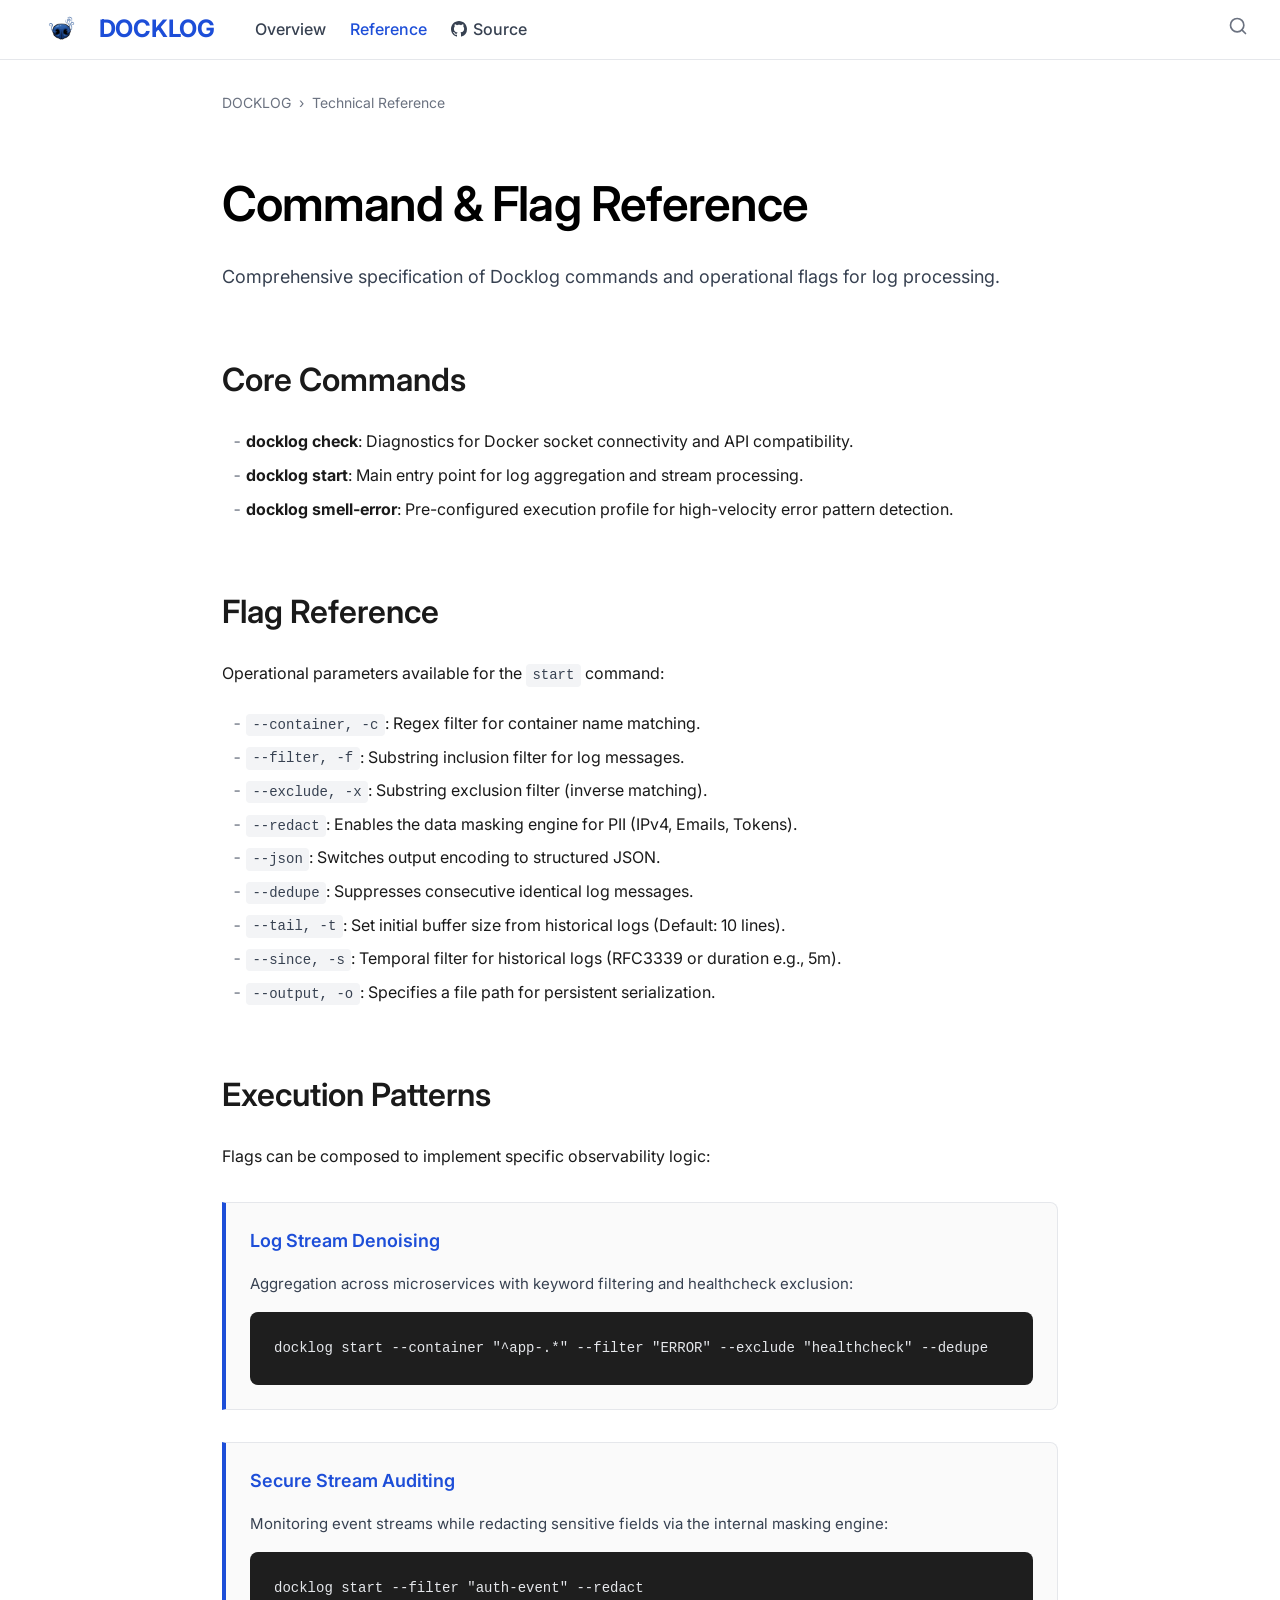
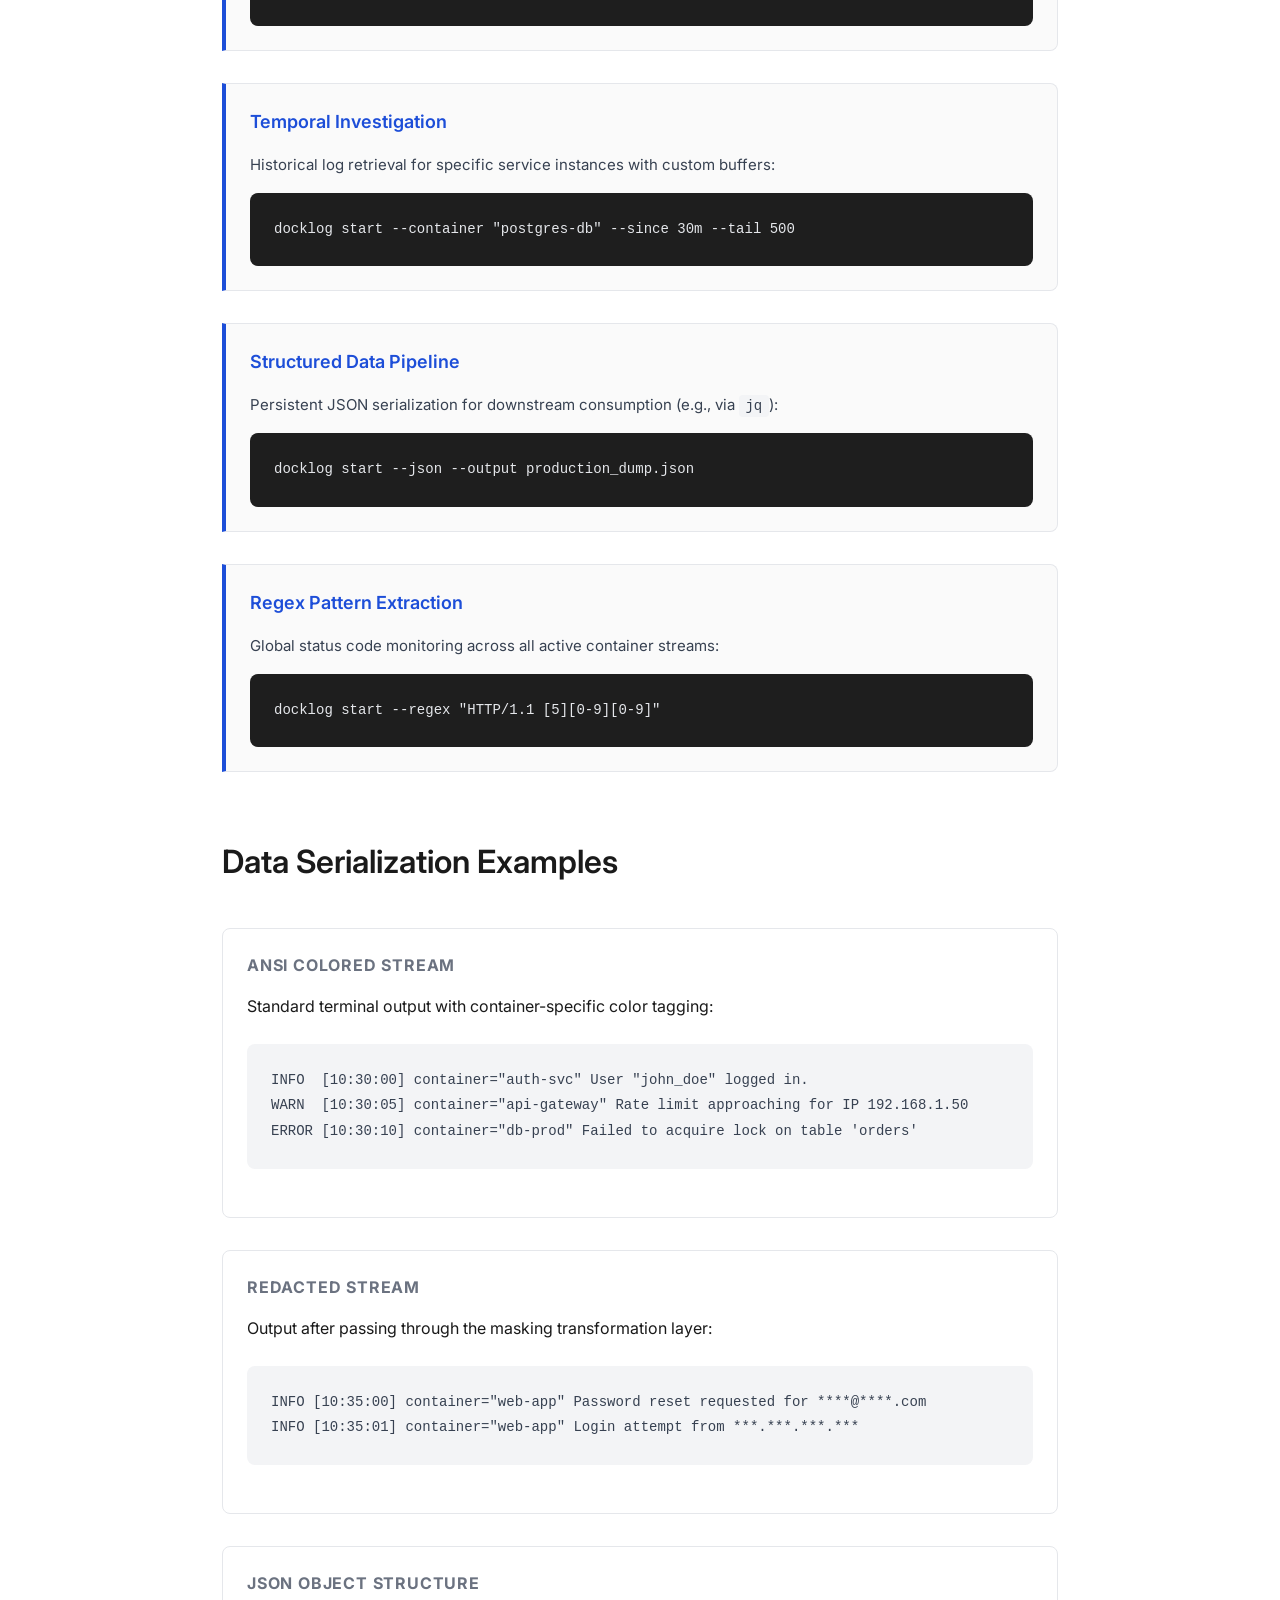
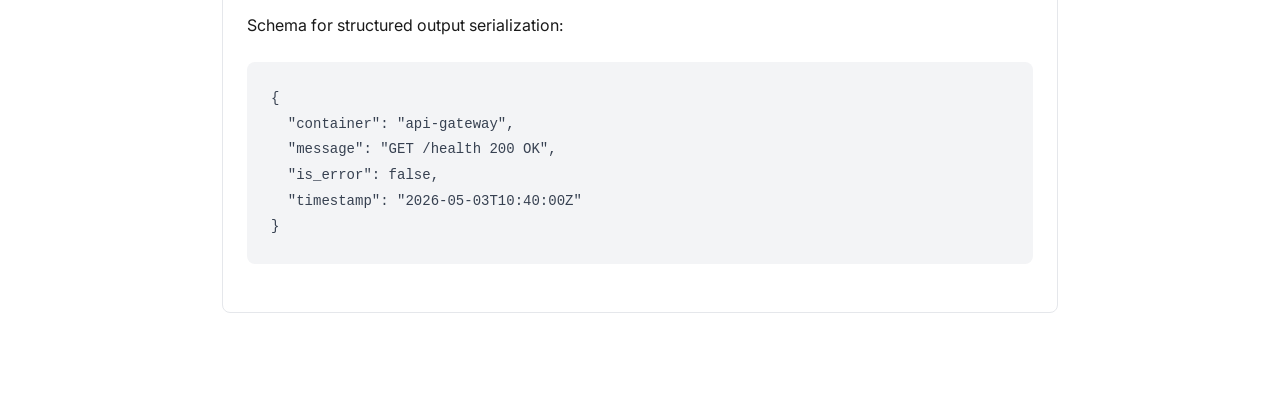
==== docs/commands.html @ 72f9acdd "docs: overview and reference pages added" ====
<!DOCTYPE html>
<html lang="en">
<head>
    <meta charset="UTF-8">
    <meta name="viewport" content="width=device-width, initial-scale=1.0">
    <title>Technical Reference | Docklog Documentation</title>
    <link rel="stylesheet" href="style.css">
    <link rel="preconnect" href="https://fonts.googleapis.com">
    <link rel="preconnect" href="https://fonts.gstatic.com" crossorigin>
    <link href="https://fonts.googleapis.com/css2?family=Inter:wght@400;500;600;700&display=swap" rel="stylesheet">
</head>
<body>
    <header class="top-nav">
        <div class="nav-left">
            <a href="index.html" class="logo">
                <img src="docklog.png" alt="Docklog Logo" class="logo-img">
                DOCKLOG
            </a>
            <nav class="nav-links">
                <a href="index.html">Overview</a>
                <a href="commands.html" class="active">Reference</a>
                <a href="https://github.com/doguhanniltextra/docklog">
                    <svg height="16" width="16" viewBox="0 0 16 16" fill="currentColor" style="vertical-align: middle;"><path d="M8 0C3.58 0 0 3.58 0 8c0 3.54 2.29 6.53 5.47 7.59.4.07.55-.17.55-.38 0-.19-.01-.82-.01-1.49-2.01.37-2.53-.49-2.69-.94-.09-.23-.48-.94-.82-1.13-.28-.15-.68-.52-.01-.53.63-.01 1.08.58 1.23.82.72 1.21 1.87.87 2.33.66.07-.52.28-.87.51-1.07-1.78-.2-3.64-.89-3.64-3.95 0-.87.31-1.59.82-2.15-.08-.2-.36-1.02.08-2.12 0 0 .67-.21 2.2.82.64-.18 1.32-.27 2-.27.68 0 1.36.09 2 .27 1.53-1.04 2.2-.82 2.2-.82.44 1.1.16 1.92.08 2.12.51.56.82 1.27.82 2.15 0 3.07-1.87 3.75-3.65 3.95.29.25.54.73.54 1.48 0 1.07-.01 1.93-.01 2.2 0 .21.15.46.55.38A8.013 8.013 0 0016 8c0-4.42-3.58-8-8-8z"></path></svg>
                    Source
                </a>
            </nav>
        </div>
        <div class="search-icon">
            <svg width="20" height="20" viewBox="0 0 24 24" fill="none" stroke="currentColor" stroke-width="2" stroke-linecap="round" stroke-linejoin="round"><circle cx="11" cy="11" r="8"></circle><line x1="21" y1="21" x2="16.65" y2="16.65"></line></svg>
        </div>
    </header>

    <div class="breadcrumbs">
        <div class="breadcrumb-trail">
            <a href="#">DOCKLOG</a><span>&rsaquo;</span>Technical Reference
        </div>
    </div>

    <main class="container">
        <h1>Command & Flag Reference</h1>
        
        <p class="intro">
            Comprehensive specification of Docklog commands and operational flags for log processing.
        </p>

        <section id="core-commands">
            <h2>Core Commands</h2>
            <ul>
                <li><strong>docklog check</strong>: Diagnostics for Docker socket connectivity and API compatibility.</li>
                <li><strong>docklog start</strong>: Main entry point for log aggregation and stream processing.</li>
                <li><strong>docklog smell-error</strong>: Pre-configured execution profile for high-velocity error pattern detection.</li>
            </ul>
        </section>

        <section id="flag-reference">
            <h2>Flag Reference</h2>
            <p>Operational parameters available for the <code>start</code> command:</p>
            <ul>
                <li><code>--container, -c</code>: Regex filter for container name matching.</li>
                <li><code>--filter, -f</code>: Substring inclusion filter for log messages.</li>
                <li><code>--exclude, -x</code>: Substring exclusion filter (inverse matching).</li>
                <li><code>--redact</code>: Enables the data masking engine for PII (IPv4, Emails, Tokens).</li>
                <li><code>--json</code>: Switches output encoding to structured JSON.</li>
                <li><code>--dedupe</code>: Suppresses consecutive identical log messages.</li>
                <li><code>--tail, -t</code>: Set initial buffer size from historical logs (Default: 10 lines).</li>
                <li><code>--since, -s</code>: Temporal filter for historical logs (RFC3339 or duration e.g., 5m).</li>
                <li><code>--output, -o</code>: Specifies a file path for persistent serialization.</li>
            </ul>
        </section>

        <section id="execution-patterns">
            <h2>Execution Patterns</h2>
            <p>Flags can be composed to implement specific observability logic:</p>
            
            <div class="command-box">
                <h3>Log Stream Denoising</h3>
                <p>Aggregation across microservices with keyword filtering and healthcheck exclusion:</p>
                <pre><code>docklog start --container "^app-.*" --filter "ERROR" --exclude "healthcheck" --dedupe</code></pre>
            </div>

            <div class="command-box">
                <h3>Secure Stream Auditing</h3>
                <p>Monitoring event streams while redacting sensitive fields via the internal masking engine:</p>
                <pre><code>docklog start --filter "auth-event" --redact</code></pre>
            </div>

            <div class="command-box">
                <h3>Temporal Investigation</h3>
                <p>Historical log retrieval for specific service instances with custom buffers:</p>
                <pre><code>docklog start --container "postgres-db" --since 30m --tail 500</code></pre>
            </div>

            <div class="command-box">
                <h3>Structured Data Pipeline</h3>
                <p>Persistent JSON serialization for downstream consumption (e.g., via <code>jq</code>):</p>
                <pre><code>docklog start --json --output production_dump.json</code></pre>
            </div>

            <div class="command-box">
                <h3>Regex Pattern Extraction</h3>
                <p>Global status code monitoring across all active container streams:</p>
                <pre><code>docklog start --regex "HTTP/1.1 [5][0-9][0-9]"</code></pre>
            </div>
        </section>

        <section id="data-serialization">
            <h2>Data Serialization Examples</h2>
            
            <div class="callout">
                <h4>ANSI Colored Stream</h4>
                <p>Standard terminal output with container-specific color tagging:</p>
                <pre><code>INFO  [10:30:00] container="auth-svc" User "john_doe" logged in.
WARN  [10:30:05] container="api-gateway" Rate limit approaching for IP 192.168.1.50
ERROR [10:30:10] container="db-prod" Failed to acquire lock on table 'orders'</code></pre>
            </div>

            <div class="callout">
                <h4>Redacted Stream</h4>
                <p>Output after passing through the masking transformation layer:</p>
                <pre><code>INFO [10:35:00] container="web-app" Password reset requested for ****@****.com
INFO [10:35:01] container="web-app" Login attempt from ***.***.***.***</code></pre>
            </div>

            <div class="callout">
                <h4>JSON Object Structure</h4>
                <p>Schema for structured output serialization:</p>
                <pre><code>{
  "container": "api-gateway",
  "message": "GET /health 200 OK",
  "is_error": false,
  "timestamp": "2026-05-03T10:40:00Z"
}</code></pre>
            </div>
        </section>

    </main>
</body>
</html>
---- docs/style.css ----
:root {
    --bg-color: #FFFFFF;
    --text-primary: #1A1A1A;
    --text-secondary: #374151;
    --text-muted: #6B7280;
    --accent-purple: #1d4ed8;
    --accent-blue: #2563EB;
    --border-color: #E5E7EB;
    --code-bg: #F3F4F6;
    --max-width: 900px;
}

* {
    margin: 0;
    padding: 0;
    box-sizing: border-box;
}

body {
    font-family: 'Inter', -apple-system, BlinkMacSystemFont, "Segoe UI", Roboto, sans-serif;
    background-color: var(--bg-color);
    color: var(--text-primary);
    line-height: 1.6;
    font-size: 16px;
    -webkit-font-smoothing: antialiased;
}

/* Header & Navigation */
.top-nav {
    height: 60px;
    display: flex;
    align-items: center;
    justify-content: space-between;
    padding: 0 2rem;
    border-bottom: 1px solid var(--border-color);
    position: sticky;
    top: 0;
    background: white;
    z-index: 1000;
}

.nav-left {
    display: flex;
    align-items: center;
    gap: 2.5rem;
}

.logo {
    font-size: 24px;
    font-weight: 700;
    color: #1d4ed8;
    /* Deep Blue from docklog.png */
    text-decoration: none;
    letter-spacing: -0.01em;
    display: flex;
    align-items: center;
    gap: 0.5rem;
}

.logo-img {
    height: 32px;
    width: auto;
}

.nav-links {
    display: flex;
    gap: 1.5rem;
}

.nav-links a {
    text-decoration: none;
    color: var(--text-secondary);
    font-size: 16px;
    font-weight: 500;
    transition: color 0.2s;
    display: flex;
    align-items: center;
    gap: 0.4rem;
}

.nav-links a:hover {
    color: var(--accent-blue);
    text-decoration: underline;
}

.nav-links a.active {
    color: var(--accent-purple);
}

.search-icon {
    color: var(--text-muted);
    cursor: pointer;
}

/* Breadcrumbs */
.breadcrumbs {
    max-width: var(--max-width);
    margin: 2rem auto 0;
    padding: 0 2rem;
    font-size: 14px;
    color: var(--text-muted);
    display: flex;
    justify-content: space-between;
    align-items: center;
}

.breadcrumb-trail a {
    color: inherit;
    text-decoration: none;
}

.breadcrumb-trail span {
    margin: 0 0.5rem;
}

/* Main Content Layout */
.container {
    max-width: var(--max-width);
    margin: 0 auto;
    padding: 4rem 2rem;
}

h1 {
    font-size: 48px;
    font-weight: 600;
    color: #000000;
    letter-spacing: -0.02em;
    margin-bottom: 2rem;
    line-height: 1.1;
}

h2 {
    font-size: 32px;
    font-weight: 600;
    color: var(--text-primary);
    margin-top: 4rem;
    margin-bottom: 1rem;
    padding-bottom: 0.5rem;
}

h3 {
    font-size: 24px;
    font-weight: 600;
    margin-top: 2rem;
    margin-bottom: 1rem;
}

p {
    margin-bottom: 1.5rem;
}

.intro {
    font-size: 18px;
    line-height: 1.5;
    color: var(--text-secondary);
    margin-bottom: 3rem;
}

/* Lists */
ul {
    margin-bottom: 2rem;
    padding-left: 1.5rem;
}

li {
    margin-bottom: 0.5rem;
}

li::marker {
    color: var(--text-muted);
    content: "- ";
}

/* Code */
code {
    font-family: 'SFMono-Regular', Consolas, 'Liberation Mono', Menlo, monospace;
    background-color: var(--code-bg);
    padding: 0.2rem 0.4rem;
    border-radius: 4px;
    font-size: 14px;
    color: var(--text-secondary);
}

pre {
    background-color: var(--code-bg);
    padding: 1.5rem;
    border-radius: 8px;
    overflow-x: auto;
    margin: 1.5rem 0;
}

pre code {
    background: none;
    padding: 0;
    border-radius: 0;
    font-size: 14px;
    line-height: 1.5;
}

/* Callouts/Cards */
.callout {
    border: 1px solid var(--border-color);
    border-radius: 8px;
    padding: 1.5rem;
    margin: 2rem 0;
    background: white;
}

.callout h4 {
    margin-bottom: 1rem;
    font-size: 16px;
    text-transform: uppercase;
    letter-spacing: 0.05em;
    color: var(--text-muted);
}

/* Links */
a {
    color: var(--accent-blue);
    text-decoration: none;
}

a:hover {
    text-decoration: underline;
}

/* Footer */
footer {
    border-top: 1px solid var(--border-color);
    padding: 2rem;
    text-align: center;
    font-size: 12px;
    color: var(--text-muted);
    margin-top: 4rem;
}

/* Command Examples Styling */
.command-box {
    border-left: 4px solid var(--accent-purple);
    background: #FAFAFA;
    padding: 1.5rem;
    margin: 2rem 0;
    border-radius: 0 8px 8px 0;
    border-top: 1px solid var(--border-color);
    border-right: 1px solid var(--border-color);
    border-bottom: 1px solid var(--border-color);
}

.command-box h3 {
    margin-top: 0;
    font-size: 18px;
    color: var(--accent-purple);
}

.command-box p {
    font-size: 15px;
    color: var(--text-secondary);
    margin-bottom: 1rem;
}

.command-box pre {
    margin: 0;
    background: #1E1E1E;
    /* Dark terminal look */
    color: #E5E7EB;
}

.command-box pre code {
    color: #E5E7EB;
}

/* Responsive */
@media (max-width: 768px) {
    h1 {
        font-size: 36px;
    }

    h2 {
        font-size: 28px;
    }

    .top-nav {
        padding: 0 1rem;
    }

    .nav-links {
        display: none;
    }
}
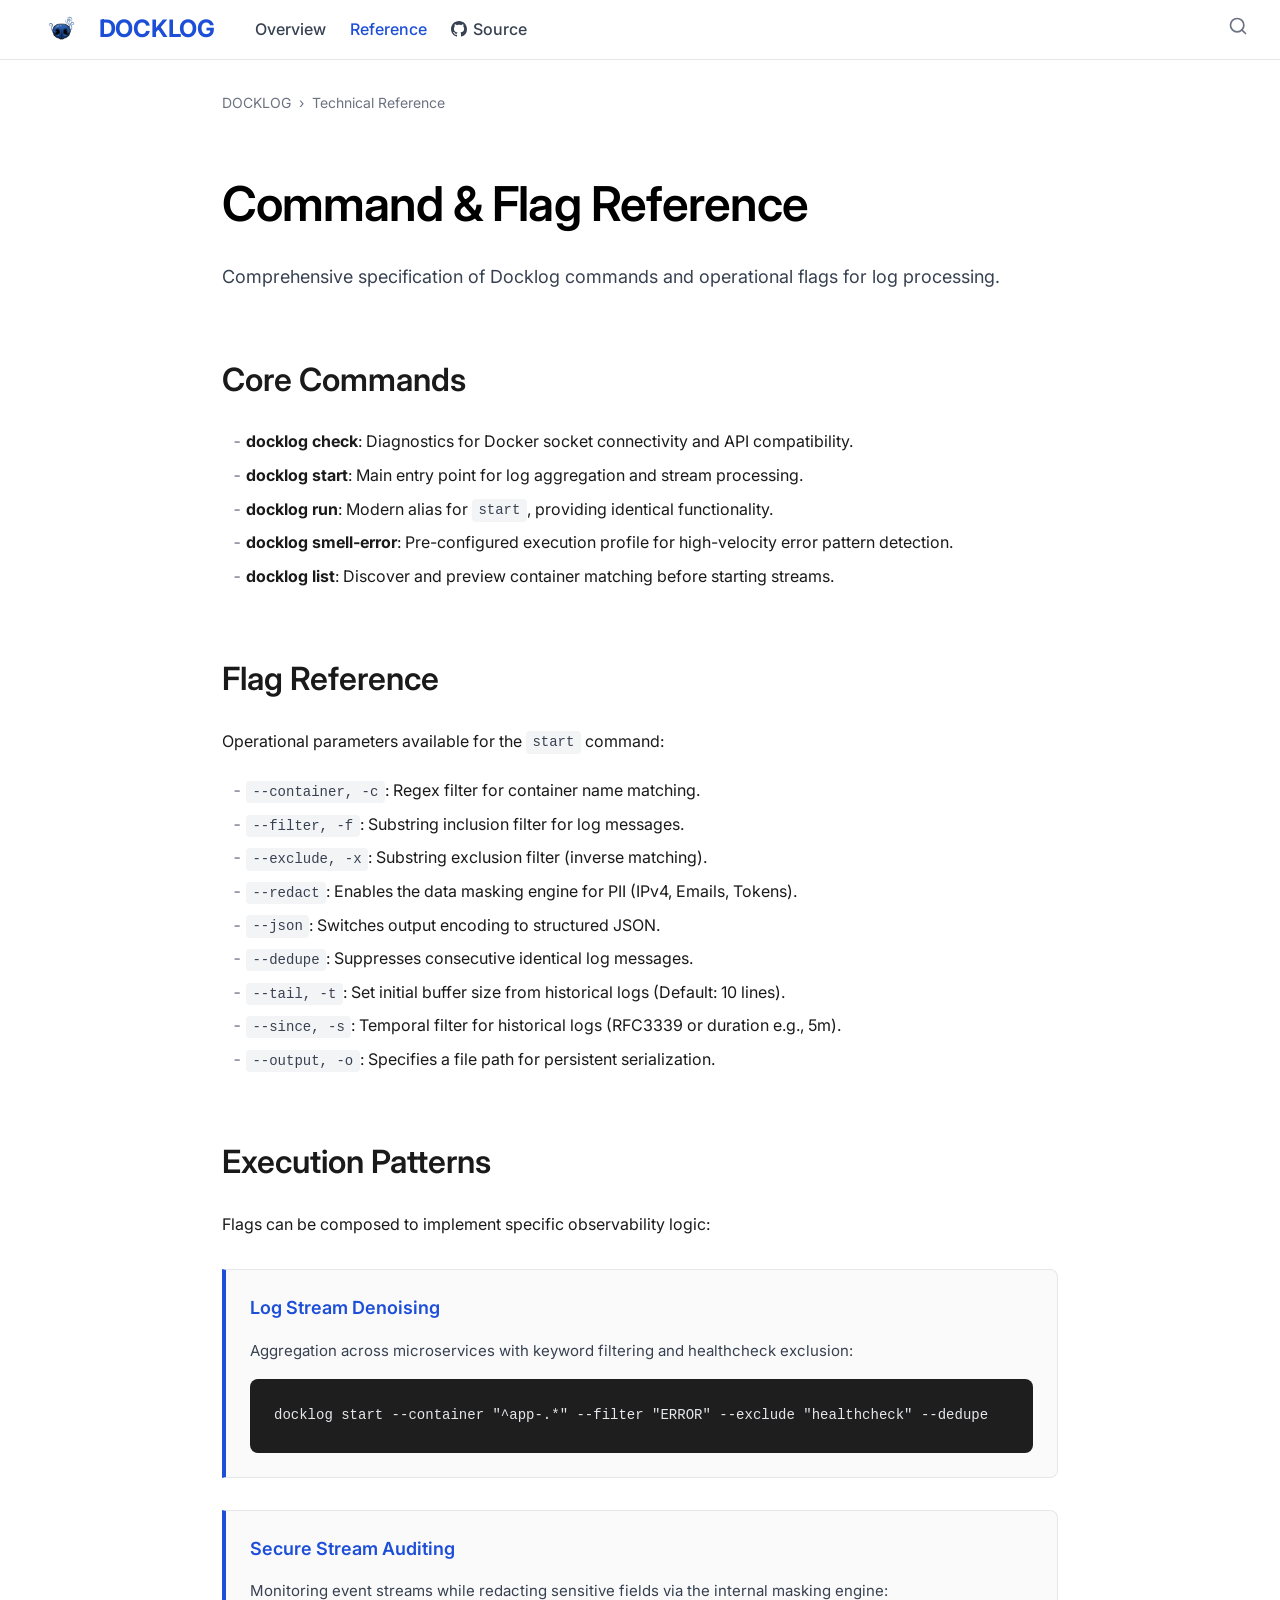
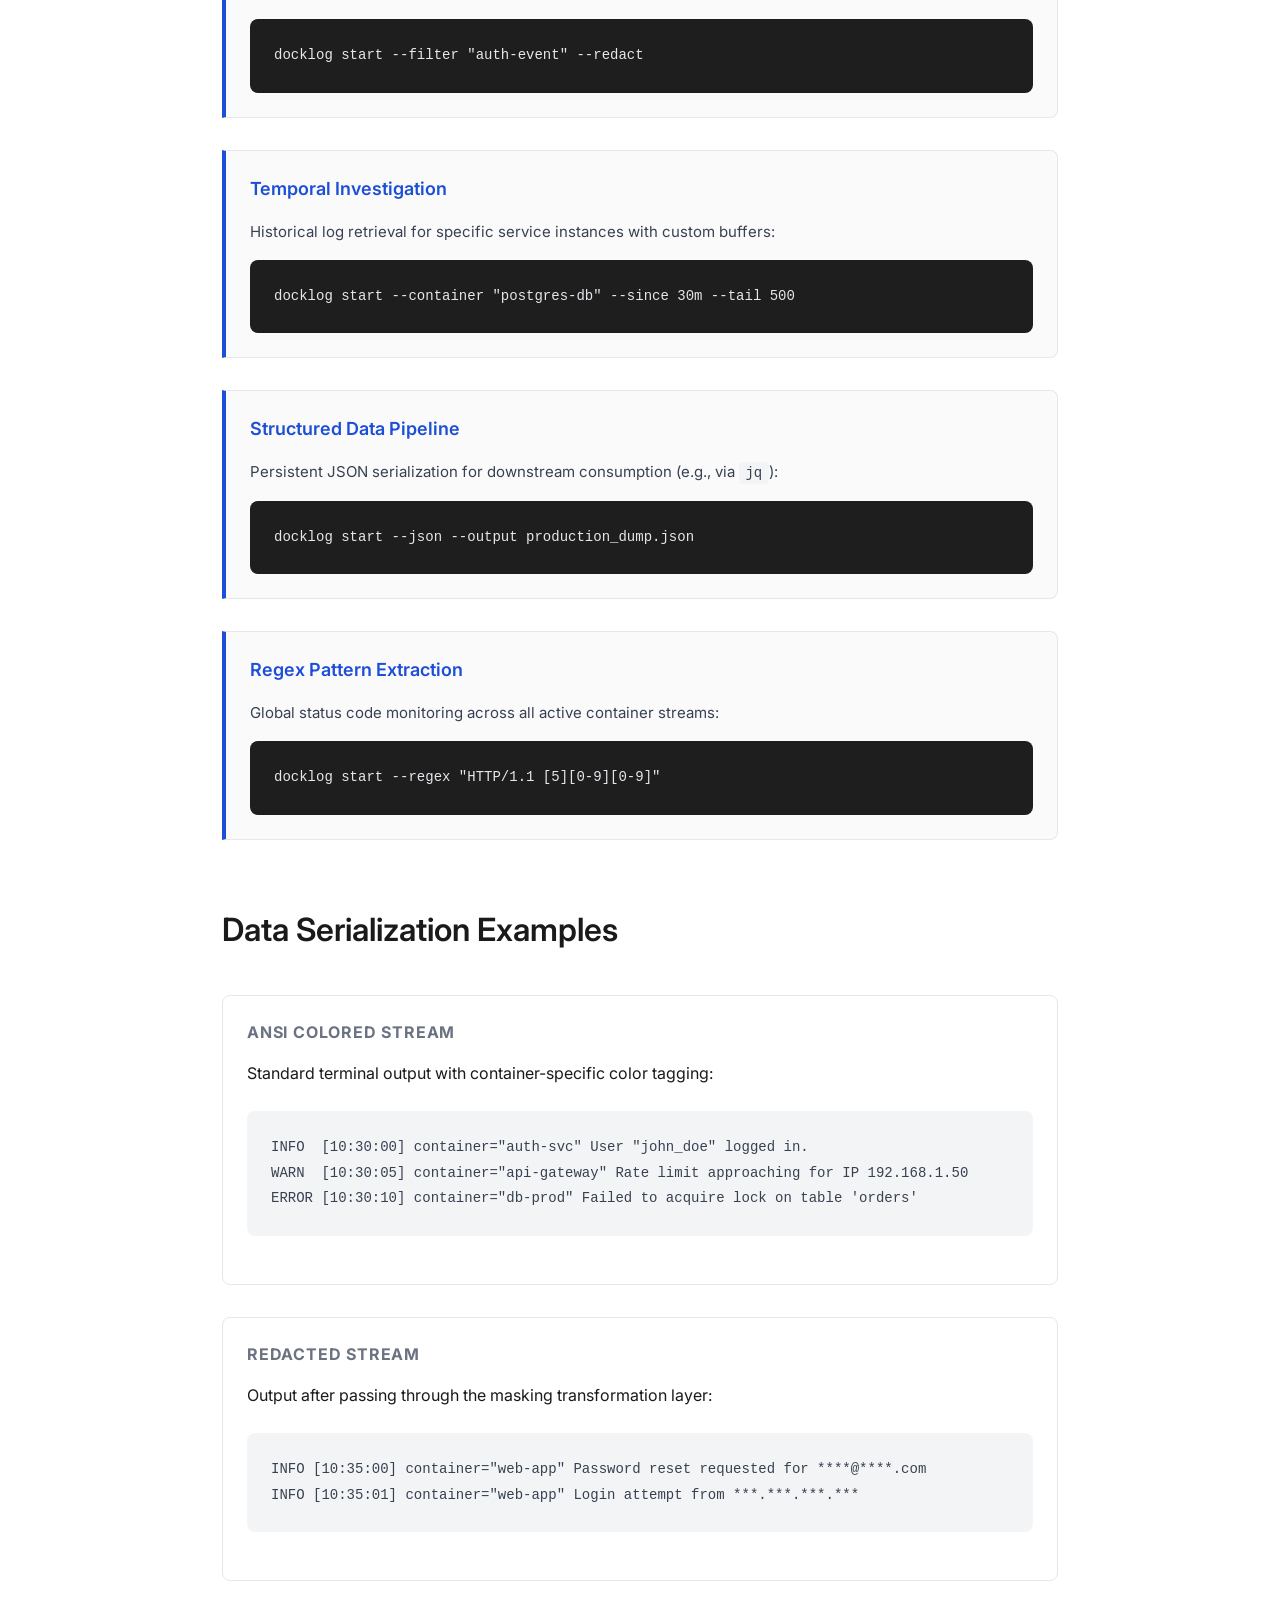
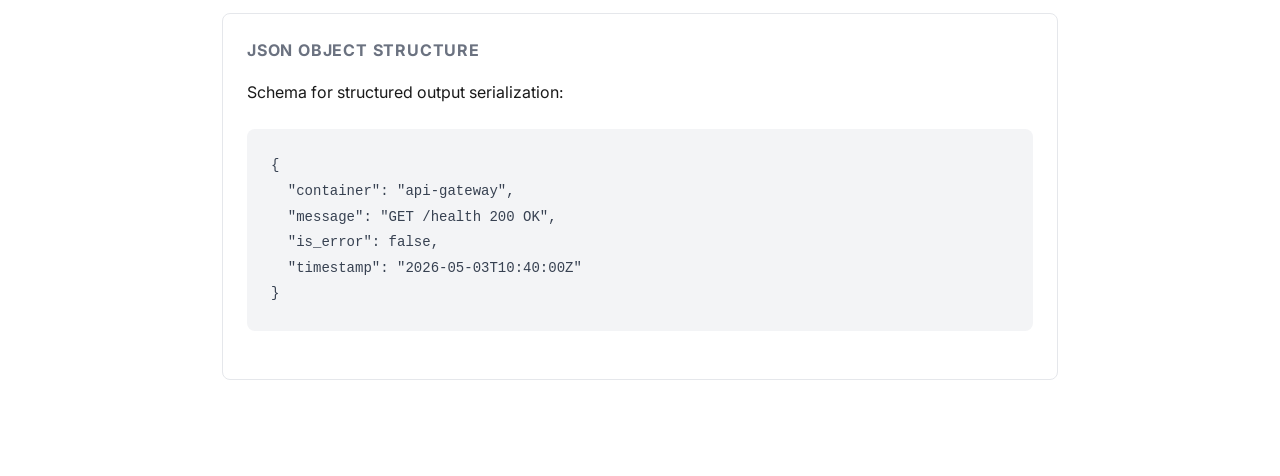
==== commit c0cdd0c1: "refactor: downgrade 1.21.0" ====
--- a/docs/commands.html
+++ b/docs/commands.html
@@ -32,7 +32,7 @@
 
     <div class="breadcrumbs">
         <div class="breadcrumb-trail">
-            <a href="#">DOCKLOG</a><span>&rsaquo;</span>Technical Reference
+            <a href="index.html">DOCKLOG</a><span>&rsaquo;</span>Technical Reference
         </div>
     </div>
 
@@ -48,7 +48,9 @@
             <ul>
                 <li><strong>docklog check</strong>: Diagnostics for Docker socket connectivity and API compatibility.</li>
                 <li><strong>docklog start</strong>: Main entry point for log aggregation and stream processing.</li>
+                <li><strong>docklog run</strong>: Modern alias for <code>start</code>, providing identical functionality.</li>
                 <li><strong>docklog smell-error</strong>: Pre-configured execution profile for high-velocity error pattern detection.</li>
+                <li><strong>docklog list</strong>: Discover and preview container matching before starting streams.</li>
             </ul>
         </section>
 
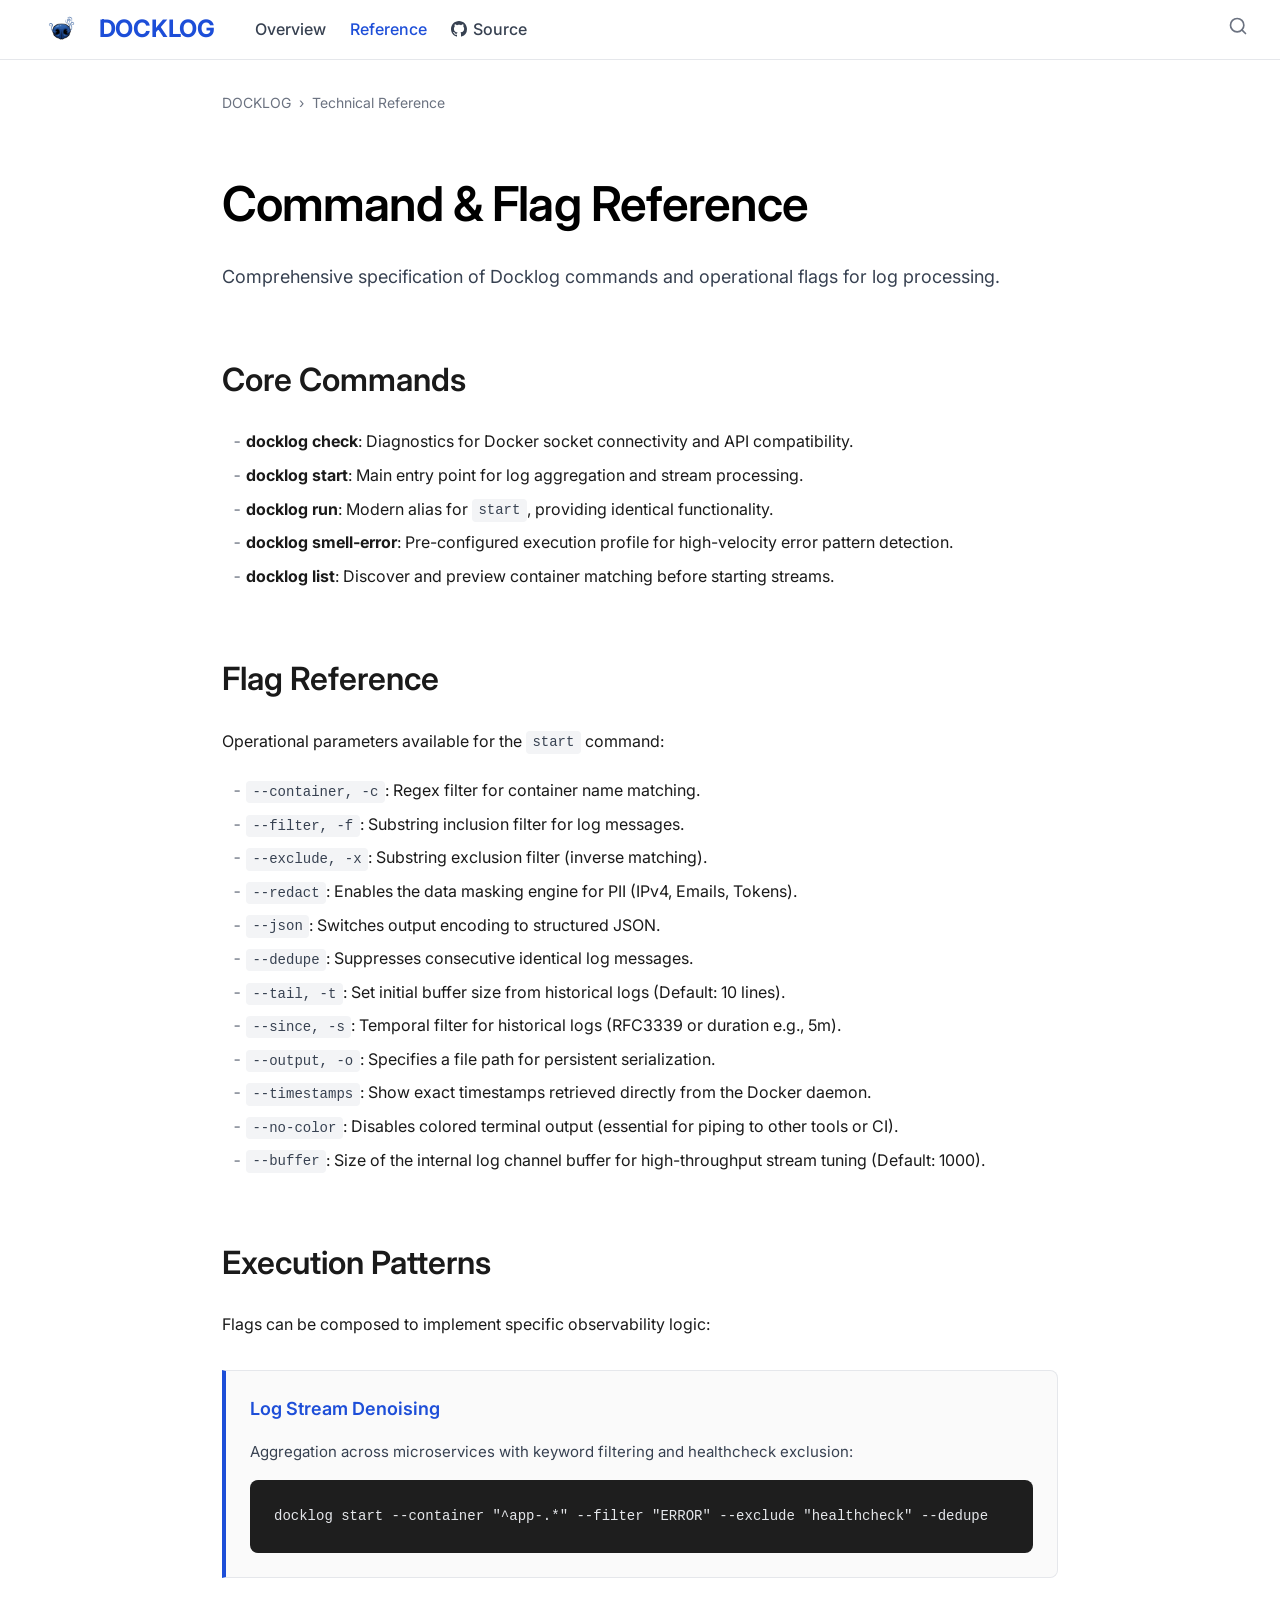
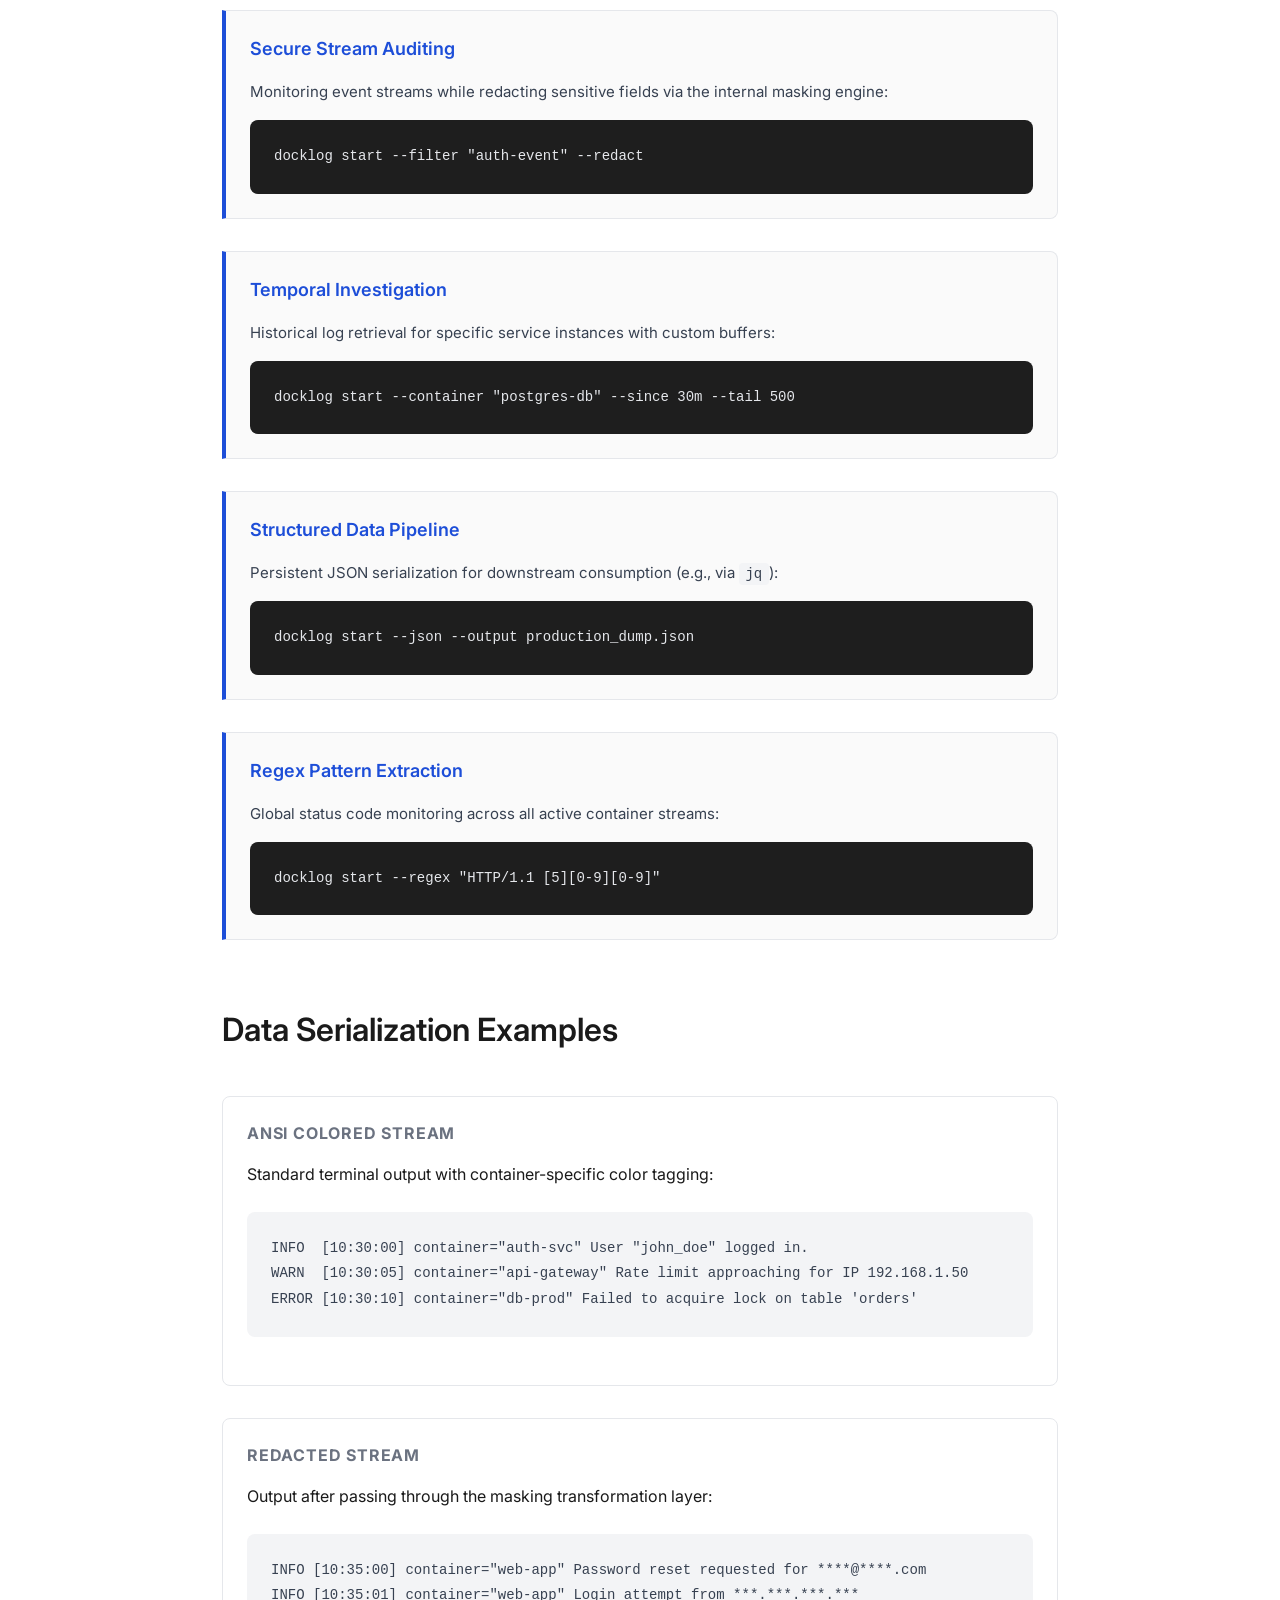
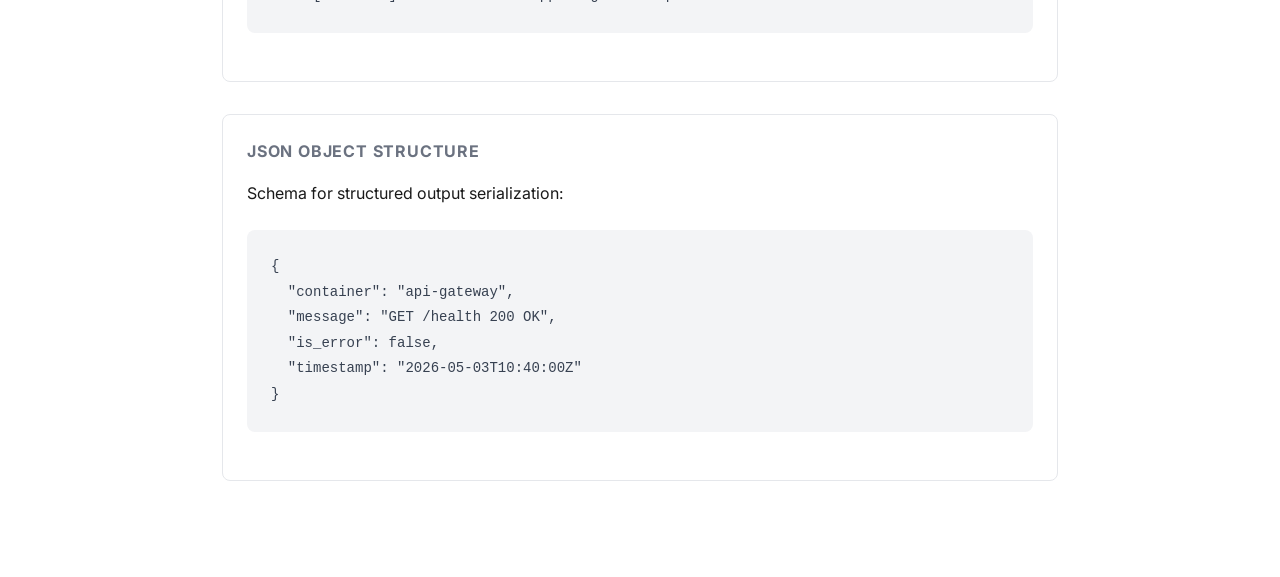
==== commit 78e91f7d: "feat: technical improvements - MultiSink.Close() bug fixed - ConsoleSkink.Write() bug fixed - Suppor" ====
--- a/docs/commands.html
+++ b/docs/commands.html
@@ -67,6 +67,9 @@
                 <li><code>--tail, -t</code>: Set initial buffer size from historical logs (Default: 10 lines).</li>
                 <li><code>--since, -s</code>: Temporal filter for historical logs (RFC3339 or duration e.g., 5m).</li>
                 <li><code>--output, -o</code>: Specifies a file path for persistent serialization.</li>
+                <li><code>--timestamps</code>: Show exact timestamps retrieved directly from the Docker daemon.</li>
+                <li><code>--no-color</code>: Disables colored terminal output (essential for piping to other tools or CI).</li>
+                <li><code>--buffer</code>: Size of the internal log channel buffer for high-throughput stream tuning (Default: 1000).</li>
             </ul>
         </section>
 
